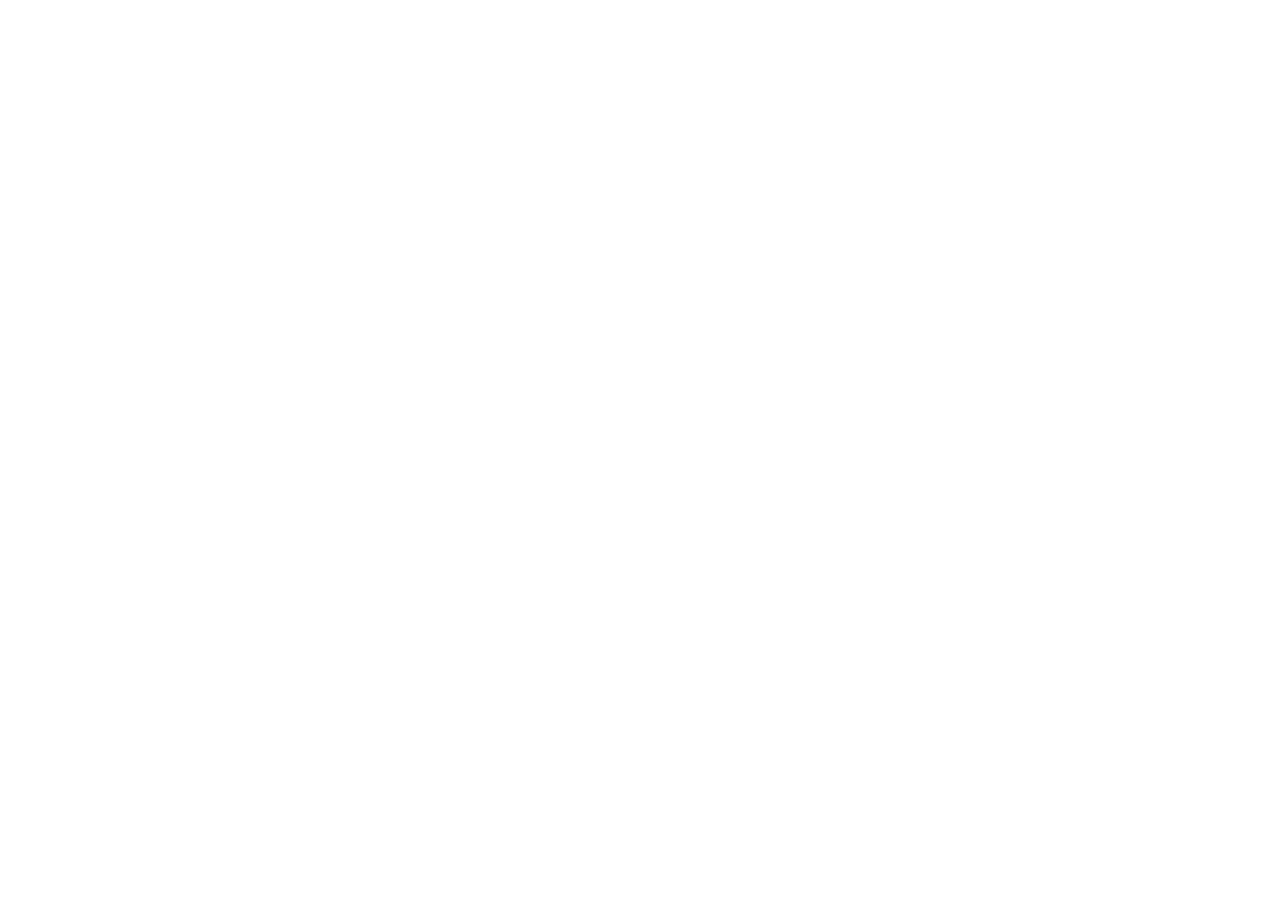
==== html/index.html @ 7879386c "Initial commit" ====
<!doctype html>
<html lang="fr">
<head>
    <meta charset="UTF-8">
    <meta name="viewport"
          content="width=device-width, user-scalable=no, initial-scale=1.0, maximum-scale=1.0, minimum-scale=1.0">
    <meta http-equiv="X-UA-Compatible" content="ie=edge">
    <title>product-preview-card-component</title>
</head>
<body>

</body>
</html>
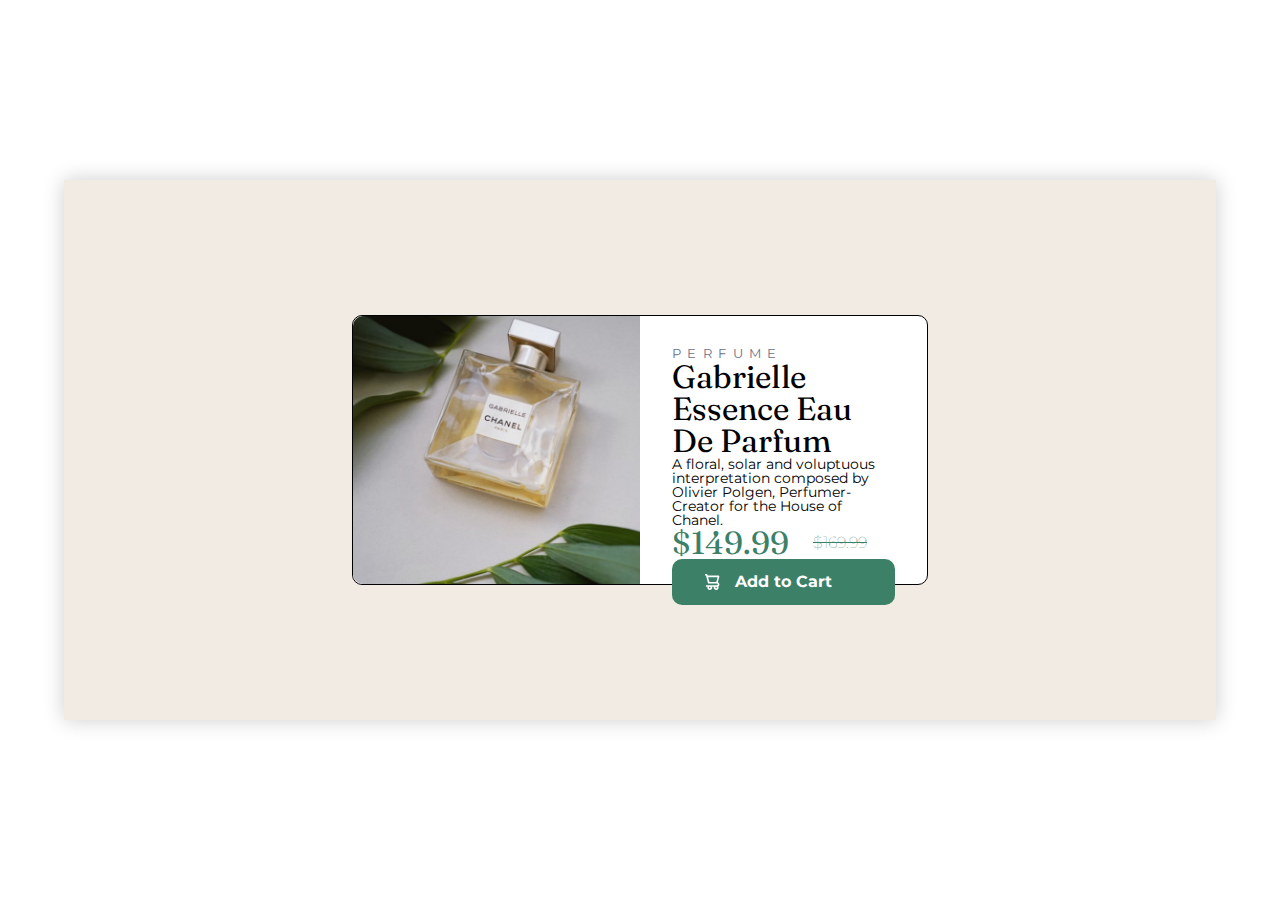
==== commit 12c9ba00: "Première inté place au css" ====
--- a/html/index.html
+++ b/html/index.html
@@ -5,9 +5,30 @@
     <meta name="viewport"
           content="width=device-width, user-scalable=no, initial-scale=1.0, maximum-scale=1.0, minimum-scale=1.0">
     <meta http-equiv="X-UA-Compatible" content="ie=edge">
+    <link rel="stylesheet" href="../css/reset.css">
+    <link rel="preconnect" href="https://fonts.googleapis.com">
+    <link rel="preconnect" href="https://fonts.gstatic.com" crossorigin>
+    <link href="https://fonts.googleapis.com/css2?family=Fraunces:wght@700&family=Montserrat:wght@500;700&display=swap" rel="stylesheet">
+    <link rel="stylesheet" href="../css/styles.css">
     <title>product-preview-card-component</title>
 </head>
 <body>
-
+    <div id="container">
+        <main id="main-container">
+            <section id="img"></section>
+            <section id="content-item">
+                <h2 class="item-cat">perfume</h2>
+                <h1 class="item-title">Gabrielle essence eau de parfum</h1>
+                <p class="item-desc">A floral, solar and voluptuous interpretation composed by Olivier Polgen, Perfumer-Creator for the House of <strong>Chanel</strong>.</p>
+                <div class="item-prices">
+                    <div class="item-currentPrice">$149.99</div>
+                    <div class="item-originPrice">$169.99</div>
+                </div>
+                <button class="add-to-cart">
+                    <div class="add-to-cart-text">Add to Cart</div>
+                </button>
+            </section>
+        </main>
+    </div>
 </body>
 </html>--- a/css/styles.css
+++ b/css/styles.css
@@ -0,0 +1,107 @@
+* {
+    box-sizing: border-box;
+}
+
+body {
+    /*font-family: 'Fraunces', serif;*/
+    font-family: 'Montserrat', sans-serif;
+    /*background-color: hsl(30, 38%, 92%); couleur du container*/
+    /*background-color: hsl(158, 36%, 37%); couleur du bouton*/
+    /*background-color: #f0f0f0;*/
+    /*background-color: hsl(212, 21%, 14%); couleur du titre*/
+    /*background-color: hsl(228, 12%, 48%); couleur du titre h2 ?*/
+}
+
+h1, .item-currentPrice {
+    font-family: 'Fraunces', serif;
+}
+
+#container {
+    background-color: hsl(30, 38%, 92%);
+    width: 90%;
+    height: 60vh;
+    margin: 20vh auto;
+    display: flex;
+    flex-direction: column;
+    justify-content: center;
+    align-items: center;
+    box-shadow: 0 0 20px rgba(0 0 0 / 20%);
+}
+
+#main-container {
+    background-color: white;
+    display: flex;
+    border: 1px solid black;
+    border-radius: 10px;
+    width: 50%;
+    height: 50%;
+}
+
+#img {
+    background-image: url("../images/image-product-desktop.jpg");
+    background-size: cover;
+    background-position: center;
+    border-bottom-left-radius: 10px;
+    border-top-left-radius: 10px;
+    width: 50%;
+}
+
+#content-item {
+    display: flex;
+    flex-direction: column;
+    justify-content: space-evenly;
+    padding: 2rem;
+    width: 50%;
+}
+
+.item-cat {
+    text-transform: uppercase;
+    color: hsl(228, 12%, 48%);
+    letter-spacing: 0.4rem;
+    font-size: 0.8em;
+}
+
+.item-title {
+    text-transform: capitalize;
+    font-size: 2em;
+}
+
+.item-desc {
+    font-size: 14px;
+}
+
+.item-prices {
+    display: flex;
+    justify-content: flex-start;
+    align-items: center;
+    column-gap: 1.5rem;
+    color: hsl(158, 36%, 37%);
+}
+
+.item-currentPrice {
+    font-size: 2em;
+}
+
+.item-originPrice {
+    text-decoration: line-through;
+    font-weight: lighter;
+}
+
+.add-to-cart {
+    all:unset;
+    border-radius: 10px;
+    background-color: hsl(158, 36%, 37%);
+    color: white;
+    font-weight: 700;
+    text-align: center;
+    padding: 15px 0;
+}
+
+.add-to-cart-text {
+    background-image: url("../images/icon-cart.svg");
+    background-position: left;
+    background-repeat: no-repeat;
+    width: 70%;
+    margin: 0 auto;
+    bo
+}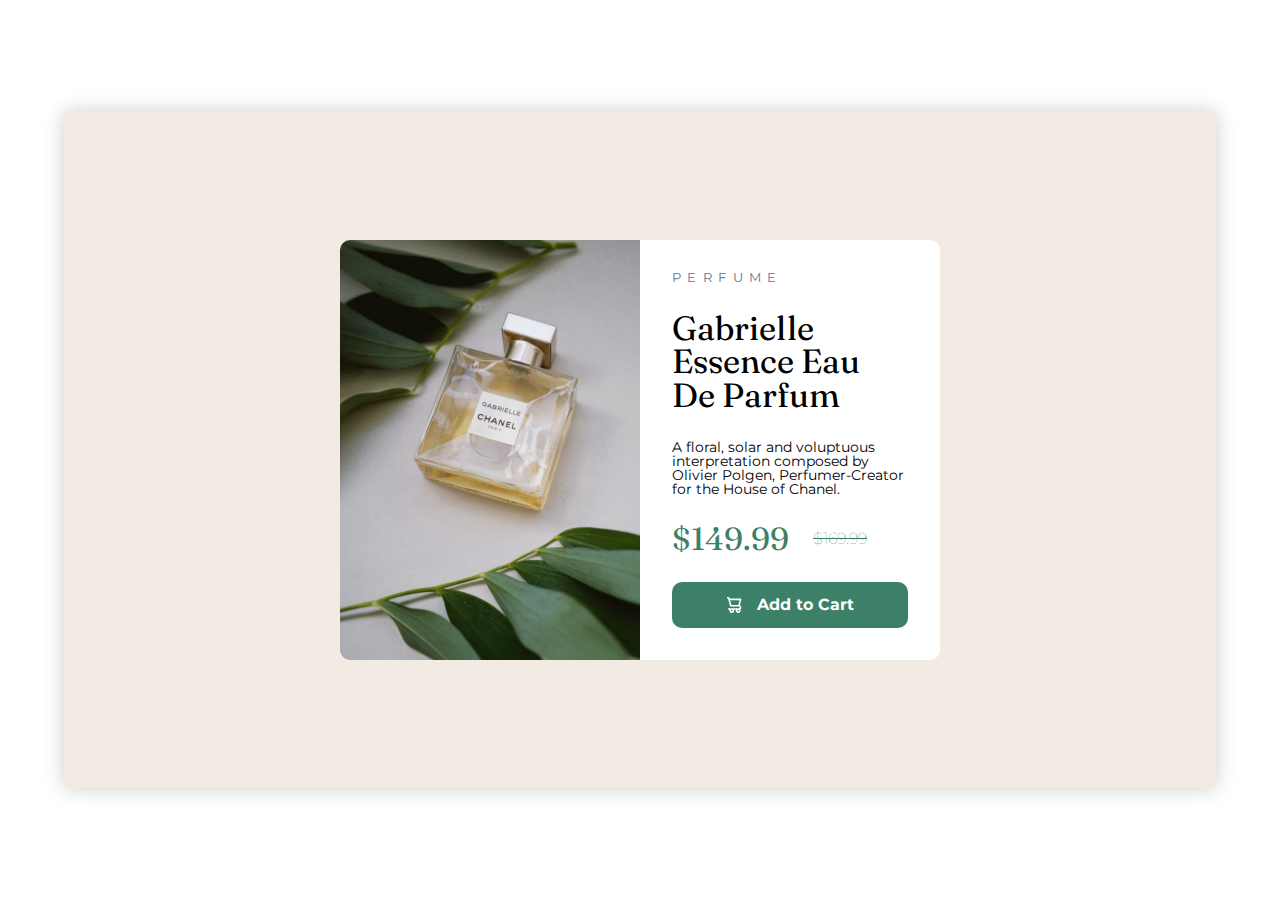
==== commit 76c83364: "Version finale" ====
--- a/html/index.html
+++ b/html/index.html
@@ -13,22 +13,24 @@
     <title>product-preview-card-component</title>
 </head>
 <body>
-    <div id="container">
-        <main id="main-container">
-            <section id="img"></section>
-            <section id="content-item">
-                <h2 class="item-cat">perfume</h2>
-                <h1 class="item-title">Gabrielle essence eau de parfum</h1>
-                <p class="item-desc">A floral, solar and voluptuous interpretation composed by Olivier Polgen, Perfumer-Creator for the House of <strong>Chanel</strong>.</p>
-                <div class="item-prices">
-                    <div class="item-currentPrice">$149.99</div>
-                    <div class="item-originPrice">$169.99</div>
-                </div>
-                <button class="add-to-cart">
-                    <div class="add-to-cart-text">Add to Cart</div>
-                </button>
-            </section>
-        </main>
+    <div id="flex-container">
+        <div id="container">
+            <main id="main-container">
+                <section id="img"></section>
+                <section id="content-item">
+                    <h2 class="item-cat">perfume</h2>
+                    <h1 class="item-title">Gabrielle essence eau de parfum</h1>
+                    <p class="item-desc">A floral, solar and voluptuous interpretation composed by Olivier Polgen, Perfumer-Creator for the House of <strong>Chanel</strong>.</p>
+                    <div class="item-prices">
+                        <div class="item-currentPrice">$149.99</div>
+                        <div class="item-originPrice">$169.99</div>
+                    </div>
+                    <button class="add-to-cart">
+                        <span class="add-to-cart-text">Add to Cart</span>
+                    </button>
+                </section>
+            </main>
+        </div>
     </div>
 </body>
 </html>--- a/css/styles.css
+++ b/css/styles.css
@@ -16,11 +16,19 @@
     font-family: 'Fraunces', serif;
 }
 
+#flex-container {
+    display: flex;
+    flex-direction: column;
+    justify-content: center;
+    align-items: center;
+    height: 100vh;
+}
+
 #container {
     background-color: hsl(30, 38%, 92%);
     width: 90%;
-    height: 60vh;
-    margin: 20vh auto;
+    padding: 10% 5%;
+    margin: auto;
     display: flex;
     flex-direction: column;
     justify-content: center;
@@ -31,10 +39,8 @@
 #main-container {
     background-color: white;
     display: flex;
-    border: 1px solid black;
     border-radius: 10px;
-    width: 50%;
-    height: 50%;
+    max-width: 600px;
 }
 
 #img {
@@ -52,6 +58,7 @@
     justify-content: space-evenly;
     padding: 2rem;
     width: 50%;
+    row-gap: 1.7em
 }
 
 .item-cat {
@@ -63,7 +70,7 @@
 
 .item-title {
     text-transform: capitalize;
-    font-size: 2em;
+    font-size: 2.1em;
 }
 
 .item-desc {
@@ -95,6 +102,11 @@
     font-weight: 700;
     text-align: center;
     padding: 15px 0;
+    cursor: pointer;
+}
+
+.add-to-cart:hover {
+    background-color: hsl(158, 36%, 30%);
 }
 
 .add-to-cart-text {
@@ -103,5 +115,35 @@
     background-repeat: no-repeat;
     width: 70%;
     margin: 0 auto;
-    bo
+    padding-left: 30px;
+}
+
+/*
+
+    Partie responsive
+
+*/
+
+@media screen and (max-width: 376px) {
+    #container {
+        width: 100%;
+        padding: 10% 5%;
+    }
+    #main-container {
+        flex-direction: column;
+        width: 100%;
+        height: 100%;
+    }
+    #img {
+        height: 35vh;
+        border-radius: 10px 10px 0 0;
+        background-image: url("../images/image-product-mobile.jpg");
+        width: 100%;
+    }
+    #content-item {
+        width: 100%;
+        padding: 1.7rem;
+        row-gap: 0.9rem;
+    }
+
 }